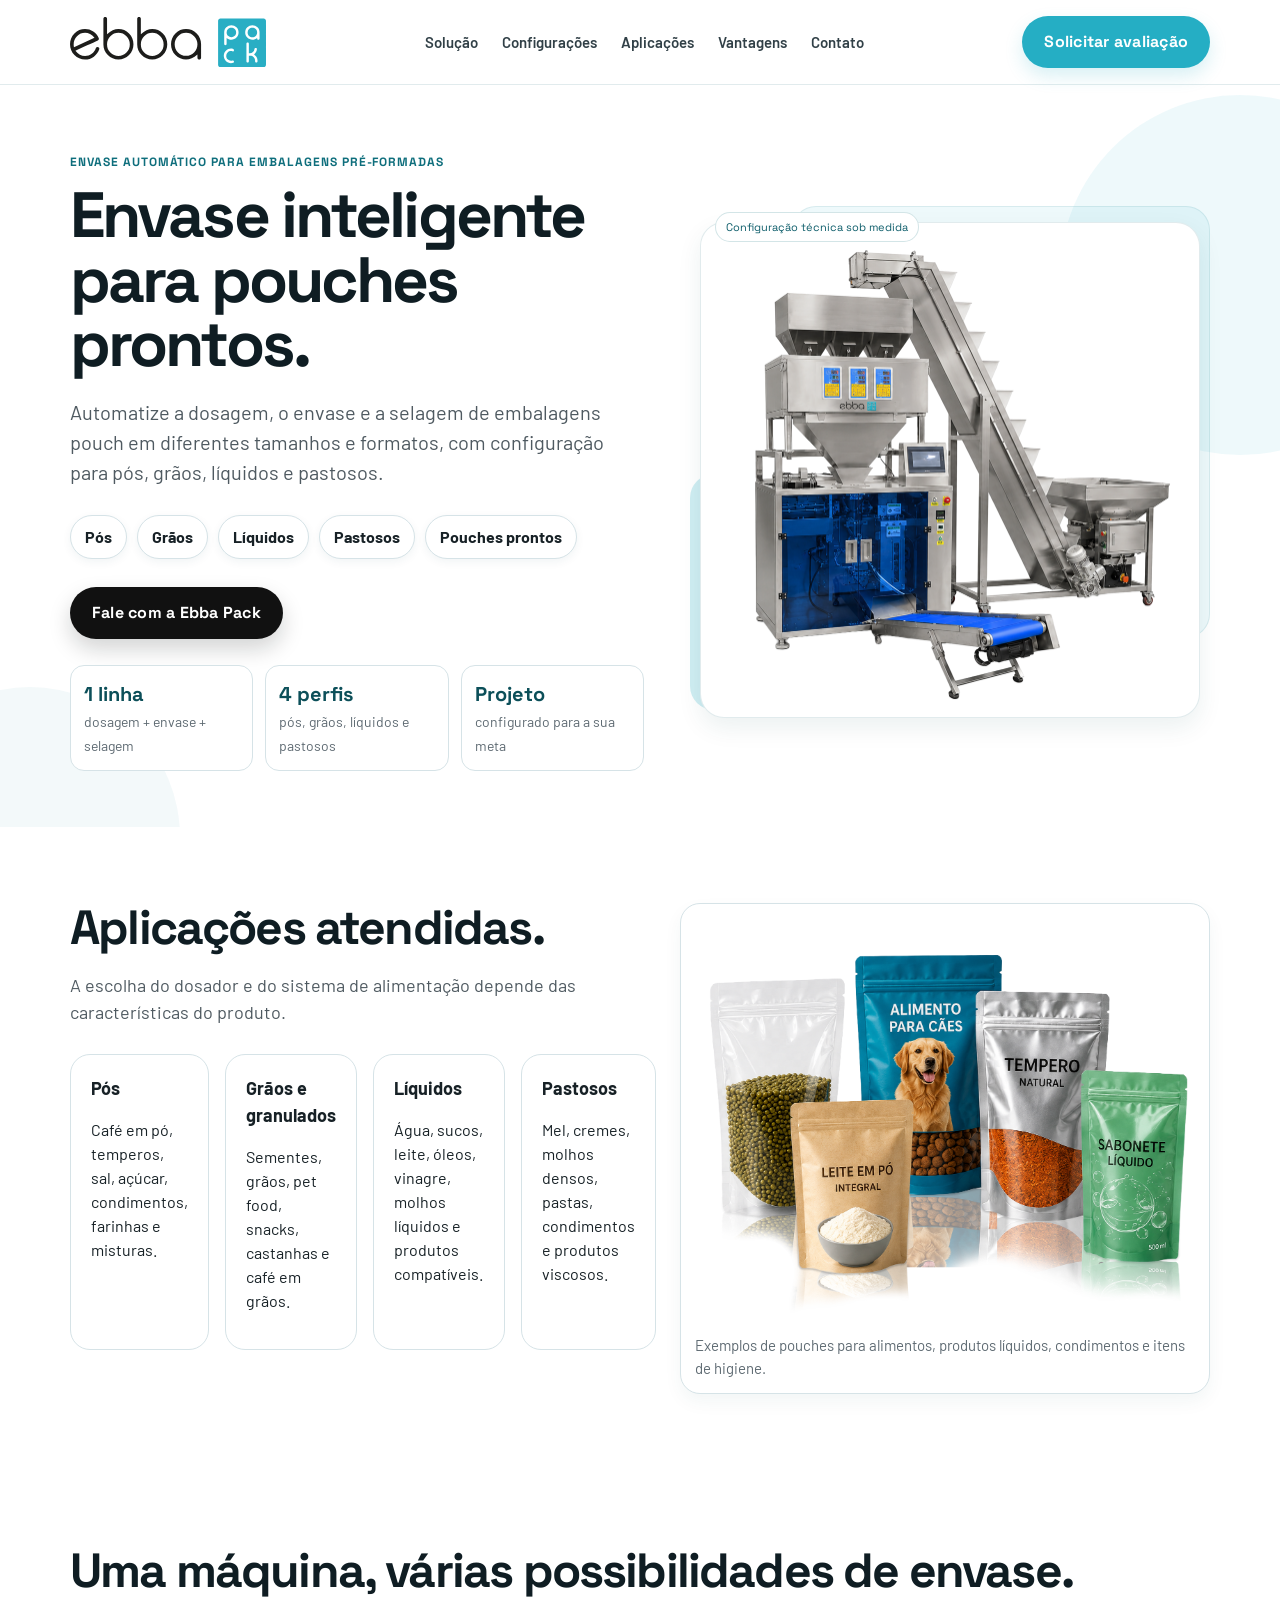
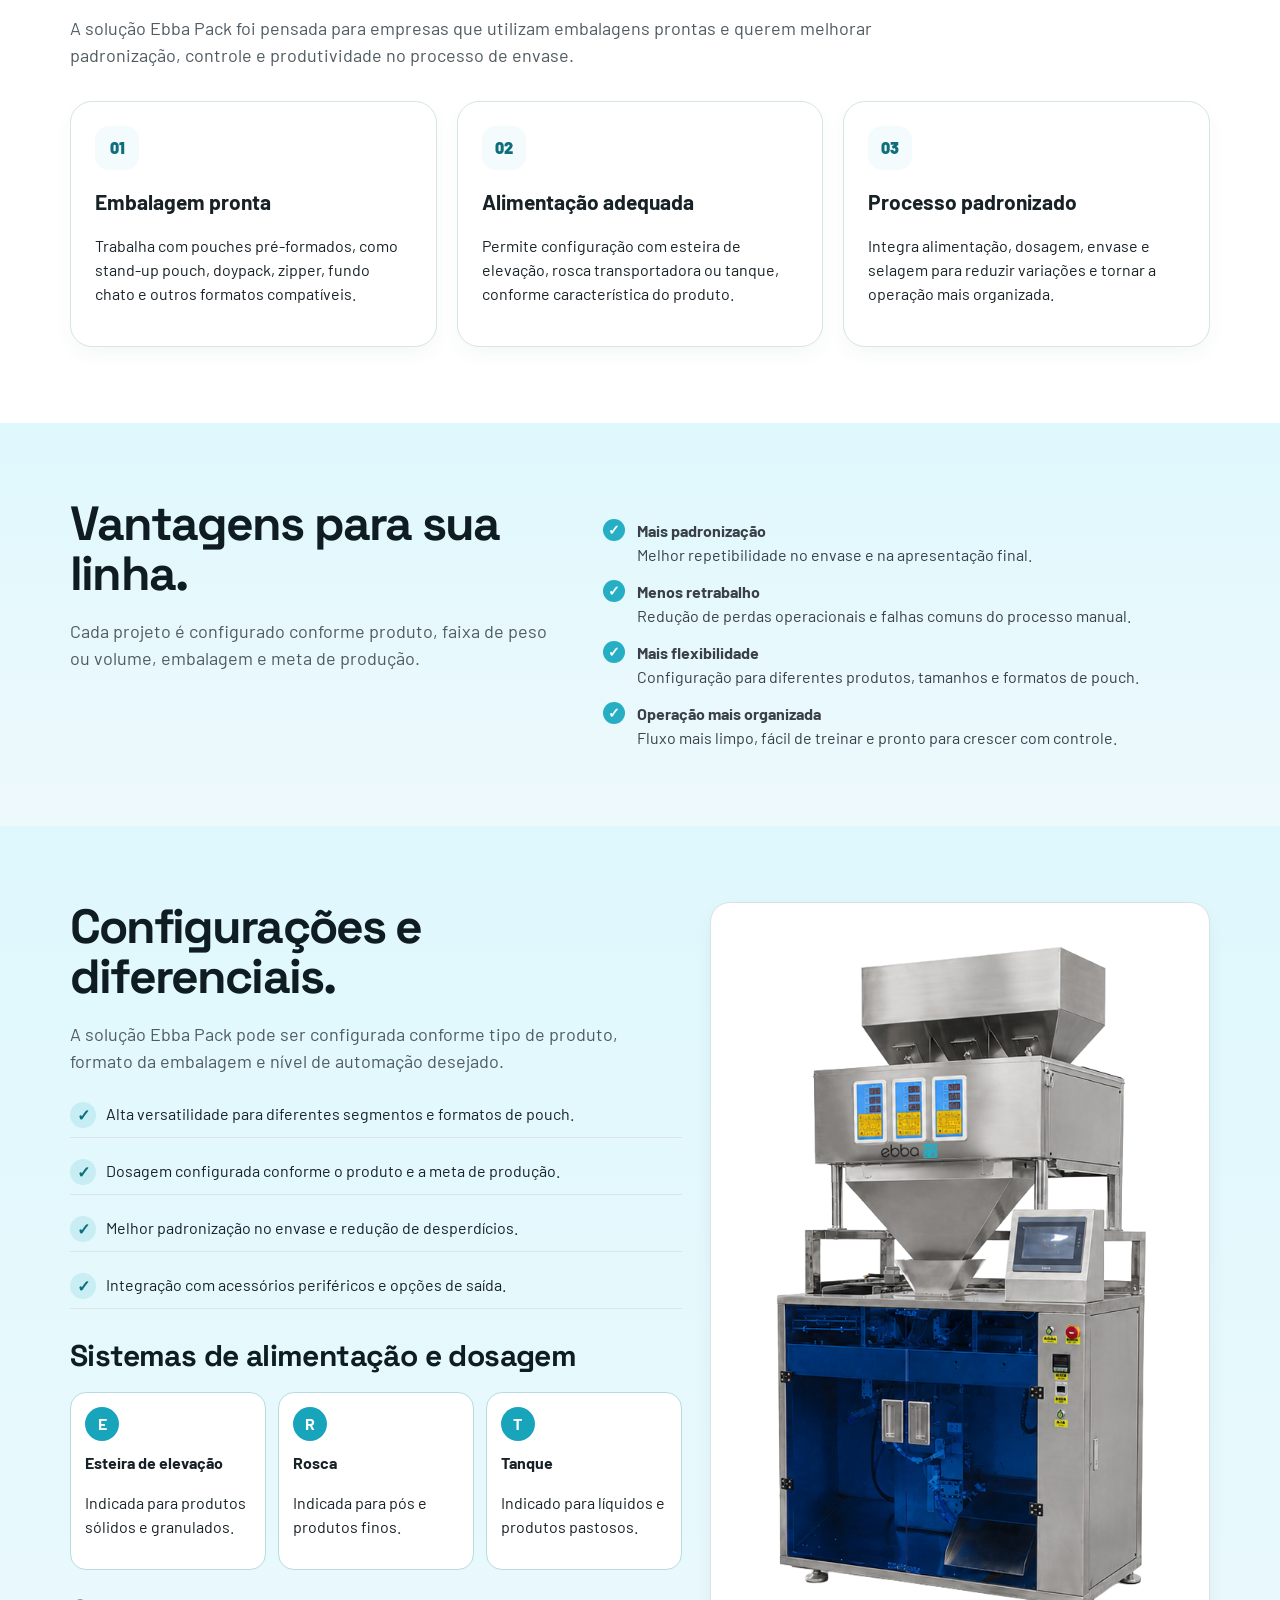
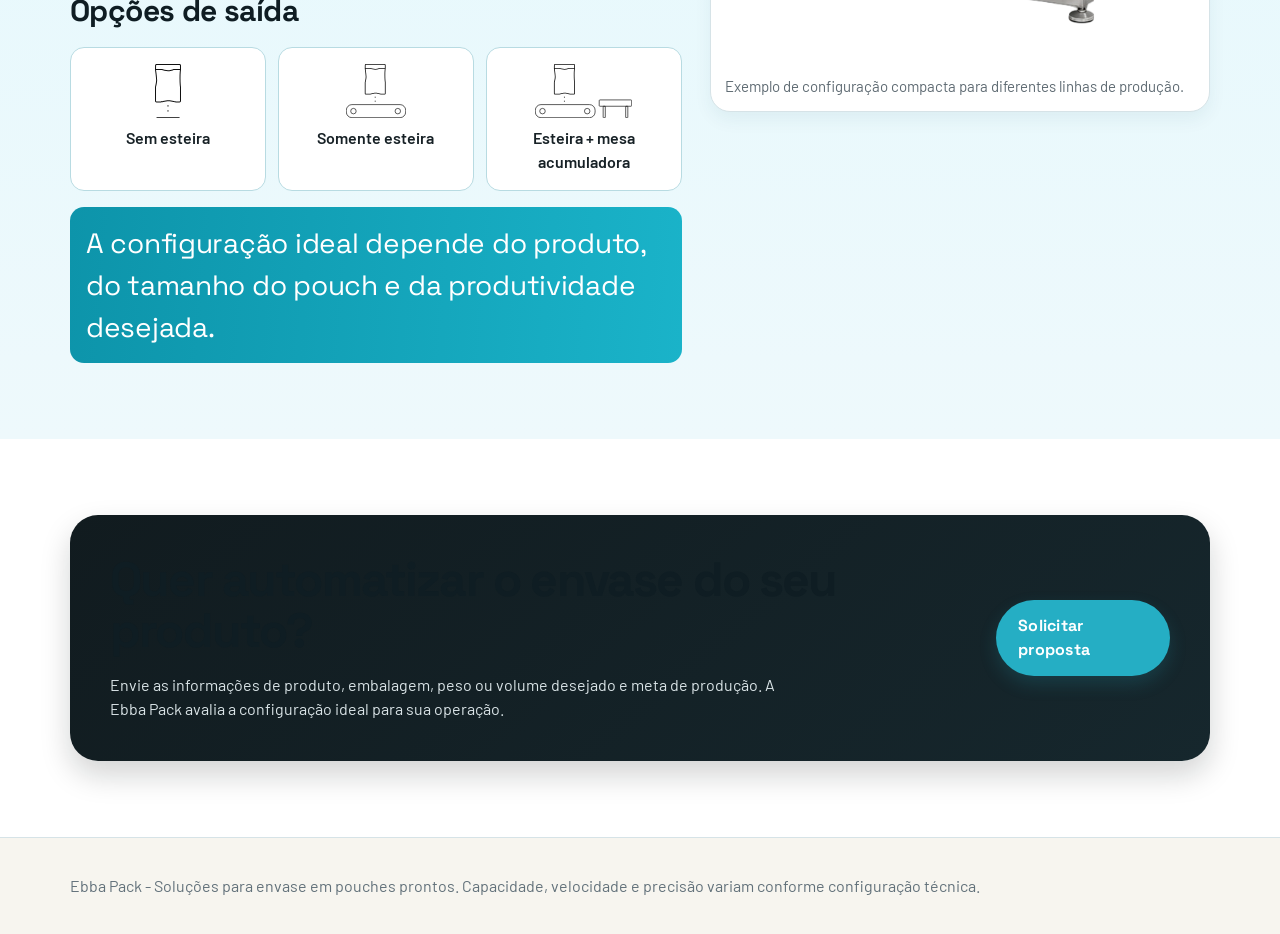
==== index.html @ fb22f4e8 "Rename preview.html to index.html for Vercel deploy" ====
<!doctype html>
<html lang="pt-BR">
<head>
  <meta charset="utf-8">
  <meta name="viewport" content="width=device-width, initial-scale=1">
  <title>Máquina de Envase para Pouch Pronto | Ebba Pack</title>
  <meta name="description" content="Automatize o envase de pouches prontos com solução configurável para pós, grãos, líquidos e pastosos. Consulte a Ebba Pack.">
  <link rel="preconnect" href="https://fonts.googleapis.com">
  <link rel="preconnect" href="https://fonts.gstatic.com" crossorigin>
  <link href="https://fonts.googleapis.com/css2?family=Space+Grotesk:wght@400;500;700&family=Barlow:wght@400;500;600;700&display=swap" rel="stylesheet">
  <style>
    :root { --cyan:#25AEC4; --cyan-dark:#0E6E7C; --sky:#DFF8FD; --soft:#F4FBFD; --black:#111; --ink:#172126; --gray:#4f5a61; --line:#D6E3E7; --sand:#F7F5EF; }
    * { box-sizing:border-box; }
    body { margin:0; font-family:"Barlow", "Segoe UI", sans-serif; color:var(--ink); background:radial-gradient(1300px 620px at 86% -10%, #daf6fa 0%, #ffffff 58%); line-height:1.5; }
    a { color:inherit; text-decoration:none; }
    .wrap { width:min(1140px, calc(100% - 42px)); margin:0 auto; }
    header { position:sticky; top:0; background:rgba(255,255,255,.88); border-bottom:1px solid rgba(12,95,108,.12); backdrop-filter:blur(10px); z-index:8; }
    .nav { display:flex; align-items:center; justify-content:space-between; padding:16px 0; gap:24px; }
    .nav img { width:196px; height:auto; display:block; }
    .menu { display:flex; gap:24px; font-weight:600; font-size:15px; color:#314047; }
    .menu a { transition:color .2s ease; }
    .menu a:hover { color:var(--cyan-dark); }
    .btn { display:inline-flex; align-items:center; justify-content:center; border-radius:999px; padding:14px 22px; font-weight:700; font-family:"Space Grotesk", sans-serif; letter-spacing:.015em; background:var(--cyan); color:#fff; border:0; box-shadow:0 8px 18px rgba(37,174,196,.18); transition:transform .2s ease, box-shadow .2s ease, background .2s ease; }
    .btn:hover { transform:translateY(-1px); box-shadow:0 12px 20px rgba(37,174,196,.22); }
    .btn.black { background:var(--black); box-shadow:0 10px 22px rgba(10,15,18,.18); }
    .btn.black:hover { background:#0a3f49; }
    .hero { padding:68px 0 56px; position:relative; overflow:hidden; }
    .hero:before { content:""; position:absolute; width:360px; height:360px; border-radius:50%; right:-140px; top:10px; background:rgba(37,174,196,.08); }
    .hero:after { content:""; position:absolute; width:300px; height:300px; border-radius:50%; left:-120px; bottom:-160px; background:rgba(22,136,154,.05); }
    .hero-grid { display:grid; grid-template-columns:1.05fr .95fr; gap:46px; align-items:center; }
    .hero-grid > * { position:relative; z-index:1; }
    .eyebrow { color:var(--cyan-dark); font-weight:700; letter-spacing:.08em; text-transform:uppercase; font-size:12px; font-family:"Space Grotesk", sans-serif; }
    h1 { font-family:"Space Grotesk", sans-serif; font-size:clamp(38px, 5vw, 70px); line-height:1.01; margin:12px 0 20px; letter-spacing:-.045em; color:#0f1d23; }
    .lead { font-size:20px; color:var(--gray); max-width:650px; margin-bottom:28px; }
    .pills { display:flex; flex-wrap:wrap; gap:10px; margin:28px 0; }
    .pill { border:1px solid var(--line); border-radius:999px; padding:9px 14px; font-weight:700; background:#fff; box-shadow:0 3px 10px rgba(12,76,86,.06); }
    .highlights { display:grid; grid-template-columns:repeat(3, 1fr); gap:12px; margin-top:26px; }
    .kpi { background:#fff; border:1px solid var(--line); border-radius:14px; padding:13px; }
    .kpi b { display:block; font-family:"Space Grotesk", sans-serif; font-size:20px; color:#0c4f59; }
    .kpi span { font-size:14px; color:#5e6a72; }
    .visual { position:relative; animation:floatIn .7s ease both; padding:16px 10px 0; }
    .visual:before, .visual:after { content:""; position:absolute; border-radius:24px; z-index:0; }
    .visual:before { width:80%; height:84%; right:0; top:0; background:rgba(37,174,196,.08); border:1px solid rgba(14,110,124,.1); }
    .visual:after { width:54%; height:46%; left:0; bottom:8px; background:rgba(37,174,196,.22); }
    .photo-frame { position:relative; z-index:1; border-radius:24px; background:#fff; padding:12px; box-shadow:0 10px 24px rgba(14,73,81,.08); border:1px solid rgba(12,95,108,.12); }
    .photo-frame:after { content:none; }
    .visual-tag { position:absolute; top:-11px; left:14px; z-index:2; background:#fff; color:#0d5d6a; border:1px solid rgba(14,110,124,.18); border-radius:999px; padding:6px 10px; font-family:"Space Grotesk", sans-serif; font-size:11px; }
    .hero-photo { display:block; width:100%; height:auto; border-radius:18px; }
    section { padding:76px 0; }
    h2 { font-family:"Space Grotesk", sans-serif; font-size:clamp(31px, 4vw, 48px); line-height:1.06; letter-spacing:-.038em; margin:0 0 16px; color:#0f1d23; }
    .section-lead { color:var(--gray); font-size:18px; max-width:820px; }
    .cards { display:grid; grid-template-columns:repeat(3, 1fr); gap:20px; margin-top:32px; }
    .card { border:1px solid var(--line); border-radius:22px; padding:24px; background:#fff; box-shadow:0 8px 18px rgba(13,73,82,.04); transition:transform .2s ease, box-shadow .2s ease; }
    .card:hover { transform:translateY(-2px); box-shadow:0 12px 22px rgba(13,73,82,.08); }
    .card strong { display:block; font-size:21px; margin-bottom:8px; }
    .icon { width:44px; height:44px; border-radius:14px; background:var(--soft); color:var(--cyan-dark); display:flex; align-items:center; justify-content:center; font-weight:900; margin-bottom:16px; }
    .soft { background:linear-gradient(180deg, var(--sky) 0%, #eef9fc 100%); }
    .split { display:grid; grid-template-columns:.9fr 1.1fr; gap:36px; align-items:start; }
    .list { display:grid; gap:13px; margin-top:20px; }
    .check { display:flex; gap:12px; align-items:flex-start; color:#394047; }
    .check span { width:22px; height:22px; background:var(--cyan); color:white; border-radius:50%; flex:0 0 22px; display:flex; align-items:center; justify-content:center; font-size:14px; font-weight:900; }
    .app-grid { display:grid; grid-template-columns:repeat(4, 1fr); gap:16px; margin-top:28px; }
    .app { border:1px solid var(--line); border-radius:20px; padding:20px; background:#fff; }
    .app b { font-size:18px; }
    .apps-wrap { display:grid; grid-template-columns:1.05fr .95fr; gap:24px; align-items:start; }
    .apps-photo { border:1px solid var(--line); border-radius:20px; background:#fff; padding:12px; box-shadow:0 8px 18px rgba(13,73,82,.05); }
    .apps-photo img { width:100%; height:auto; display:block; border-radius:12px; }
    .apps-photo p { margin:10px 2px 2px; color:#5f6b73; font-size:15px; }
    .config-wrap { display:grid; grid-template-columns:1.1fr .9fr; gap:28px; align-items:start; }
    .config-wrap h3 { margin:18px 0 0; font-family:"Space Grotesk", sans-serif; font-size:30px; letter-spacing:-.02em; color:#0f1d23; }
    .feature-list { display:grid; gap:12px; margin:18px 0 24px; }
    .feature-item { display:flex; align-items:flex-start; gap:10px; padding:9px 0; border-bottom:1px solid #d9e5e9; }
    .feature-dot { width:26px; height:26px; border-radius:50%; background:rgba(37,174,196,.15); color:#0e6e7c; display:flex; align-items:center; justify-content:center; font-weight:700; flex:0 0 26px; }
    .feed-grid { display:grid; grid-template-columns:repeat(3, 1fr); gap:12px; margin-top:14px; }
    .feed-card { border:1px solid #b8dbe2; border-radius:16px; padding:14px; background:#fff; }
    .feed-icon { width:34px; height:34px; border-radius:50%; background:#18a4bb; color:#fff; font-weight:700; display:flex; align-items:center; justify-content:center; margin-bottom:10px; }
    .output-grid { display:grid; grid-template-columns:repeat(3, 1fr); gap:12px; margin-top:14px; }
    .output-card { border:1px solid #b8dbe2; border-radius:14px; padding:16px; text-align:center; background:#fff; font-weight:600; display:flex; flex-direction:column; align-items:center; justify-content:flex-start; }
    .output-icon { display:block; width:auto; height:54px; max-width:100%; margin:0 auto 8px; }
    .banner-note { margin-top:16px; background:linear-gradient(95deg, #0d94aa, #1ab3c9); color:#fff; border-radius:14px; padding:15px 16px; font-family:"Space Grotesk", sans-serif; font-size:28px; letter-spacing:-.01em; }
    .config-photo { border:1px solid var(--line); border-radius:20px; background:#fff; padding:12px; box-shadow:0 8px 18px rgba(13,73,82,.06); }
    .config-photo img { width:100%; height:auto; display:block; border-radius:14px; }
    .config-photo p { margin:10px 2px 2px; color:#5f6b73; font-size:15px; }
    .cta { background:linear-gradient(140deg, #111b1f, #16272d); color:#fff; border-radius:28px; padding:40px; display:flex; align-items:center; justify-content:space-between; gap:24px; box-shadow:0 14px 30px rgba(9,15,19,.18); }
    .cta p { color:#d9e3e6; max-width:680px; margin:10px 0 0; }
    footer { padding:36px 0; border-top:1px solid var(--line); color:#62717a; background:var(--sand); }
    @keyframes floatIn { from { opacity:0; transform:translateY(14px); } to { opacity:1; transform:translateY(0); } }
    @media (max-width:900px) { .hero-grid,.split,.cards,.app-grid,.highlights,.config-wrap,.feed-grid,.output-grid,.apps-wrap { grid-template-columns:1fr; } .menu { display:none; } .visual { padding:16px 0 0; } .photo-frame { padding:14px; border-radius:24px; } .photo-frame:after { right:18px; width:32%; } .visual:before { width:88%; height:78%; } .visual:after { width:62%; height:42%; bottom:-2px; } .cta { flex-direction:column; align-items:flex-start; } .lead { font-size:18px; } .banner-note { font-size:22px; } }
    @media (prefers-reduced-motion:reduce) { * { animation:none !important; transition:none !important; } }
  </style>
</head>
<body>
  <header>
    <div class="wrap nav">
      <img src="images/Logo-Ebbapack.svg" alt="Ebba Pack">
      <nav class="menu"><a href="#solucao">Solução</a><a href="#configuracoes">Configurações</a><a href="#aplicacoes">Aplicações</a><a href="#vantagens">Vantagens</a><a href="#contato">Contato</a></nav>
      <a class="btn" href="#contato">Solicitar avaliação</a>
    </div>
  </header>

  <main>
    <section class="hero">
      <div class="wrap hero-grid">
        <div>
          <div class="eyebrow">Envase automático para embalagens pré-formadas</div>
          <h1>Envase inteligente para pouches prontos.</h1>
          <p class="lead">Automatize a dosagem, o envase e a selagem de embalagens pouch em diferentes tamanhos e formatos, com configuração para pós, grãos, líquidos e pastosos.</p>
          <div class="pills"><span class="pill">Pós</span><span class="pill">Grãos</span><span class="pill">Líquidos</span><span class="pill">Pastosos</span><span class="pill">Pouches prontos</span></div>
          <a class="btn black" href="#contato">Fale com a Ebba Pack</a>
          <div class="highlights">
            <div class="kpi"><b>1 linha</b><span>dosagem + envase + selagem</span></div>
            <div class="kpi"><b>4 perfis</b><span>pós, grãos, líquidos e pastosos</span></div>
            <div class="kpi"><b>Projeto</b><span>configurado para a sua meta</span></div>
          </div>
        </div>
        <div class="visual" aria-label="Máquina de envase Ebba Pack">
          <div class="photo-frame">
            <div class="visual-tag">Configuração técnica sob medida</div>
            <img class="hero-photo" src="images/maquina-envasadora-ebbapack-topo.webp" alt="Máquina envasadora Ebba Pack em operação">
          </div>
        </div>
      </div>
    </section>

    <section id="aplicacoes">
      <div class="wrap apps-wrap">
        <div>
          <h2>Aplicações atendidas.</h2>
          <p class="section-lead">A escolha do dosador e do sistema de alimentação depende das características do produto.</p>
          <div class="app-grid">
            <div class="app"><b>Pós</b><p>Café em pó, temperos, sal, açúcar, condimentos, farinhas e misturas.</p></div>
            <div class="app"><b>Grãos e granulados</b><p>Sementes, grãos, pet food, snacks, castanhas e café em grãos.</p></div>
            <div class="app"><b>Líquidos</b><p>Água, sucos, leite, óleos, vinagre, molhos líquidos e produtos compatíveis.</p></div>
            <div class="app"><b>Pastosos</b><p>Mel, cremes, molhos densos, pastas, condimentos e produtos viscosos.</p></div>
          </div>
        </div>
        <aside class="apps-photo">
          <img src="images/produtos/embalagem.webp" alt="Pouches para diferentes aplicações de envase">
          <p>Exemplos de pouches para alimentos, produtos líquidos, condimentos e itens de higiene.</p>
        </aside>
      </div>
    </section>

    <section id="solucao">
      <div class="wrap">
        <h2>Uma máquina, várias possibilidades de envase.</h2>
        <p class="section-lead">A solução Ebba Pack foi pensada para empresas que utilizam embalagens prontas e querem melhorar padronização, controle e produtividade no processo de envase.</p>
        <div class="cards">
          <div class="card"><div class="icon">01</div><strong>Embalagem pronta</strong><p>Trabalha com pouches pré-formados, como stand-up pouch, doypack, zipper, fundo chato e outros formatos compatíveis.</p></div>
          <div class="card"><div class="icon">02</div><strong>Alimentação adequada</strong><p>Permite configuração com esteira de elevação, rosca transportadora ou tanque, conforme característica do produto.</p></div>
          <div class="card"><div class="icon">03</div><strong>Processo padronizado</strong><p>Integra alimentação, dosagem, envase e selagem para reduzir variações e tornar a operação mais organizada.</p></div>
        </div>
      </div>
    </section>

    <section id="vantagens" class="soft">
      <div class="wrap split">
        <div>
          <h2>Vantagens para sua linha.</h2>
          <p class="section-lead">Cada projeto é configurado conforme produto, faixa de peso ou volume, embalagem e meta de produção.</p>
        </div>
        <div class="list">
          <div class="check"><span>✓</span><div><b>Mais padronização</b><br>Melhor repetibilidade no envase e na apresentação final.</div></div>
          <div class="check"><span>✓</span><div><b>Menos retrabalho</b><br>Redução de perdas operacionais e falhas comuns do processo manual.</div></div>
          <div class="check"><span>✓</span><div><b>Mais flexibilidade</b><br>Configuração para diferentes produtos, tamanhos e formatos de pouch.</div></div>
          <div class="check"><span>✓</span><div><b>Operação mais organizada</b><br>Fluxo mais limpo, fácil de treinar e pronto para crescer com controle.</div></div>
        </div>
      </div>
    </section>

    <section id="configuracoes" class="soft">
      <div class="wrap">
        <div class="config-wrap">
          <div>
            <h2>Configurações e diferenciais.</h2>
            <p class="section-lead">A solução Ebba Pack pode ser configurada conforme tipo de produto, formato da embalagem e nível de automação desejado.</p>
            <div class="feature-list">
              <div class="feature-item"><div class="feature-dot">✓</div><div>Alta versatilidade para diferentes segmentos e formatos de pouch.</div></div>
              <div class="feature-item"><div class="feature-dot">✓</div><div>Dosagem configurada conforme o produto e a meta de produção.</div></div>
              <div class="feature-item"><div class="feature-dot">✓</div><div>Melhor padronização no envase e redução de desperdícios.</div></div>
              <div class="feature-item"><div class="feature-dot">✓</div><div>Integração com acessórios periféricos e opções de saída.</div></div>
            </div>

            <h3>Sistemas de alimentação e dosagem</h3>
            <div class="feed-grid">
              <article class="feed-card"><div class="feed-icon">E</div><b>Esteira de elevação</b><p>Indicada para produtos sólidos e granulados.</p></article>
              <article class="feed-card"><div class="feed-icon">R</div><b>Rosca</b><p>Indicada para pós e produtos finos.</p></article>
              <article class="feed-card"><div class="feed-icon">T</div><b>Tanque</b><p>Indicado para líquidos e produtos pastosos.</p></article>
            </div>

            <h3>Opções de saída</h3>
            <div class="output-grid">
              <article class="output-card"><img class="output-icon" src="images/sem-nada.svg" alt="Opção sem esteira">Sem esteira</article>
              <article class="output-card"><img class="output-icon" src="images/esteira.svg" alt="Opção somente esteira">Somente esteira</article>
              <article class="output-card"><img class="output-icon" src="images/esteira+mesa.svg" alt="Opção esteira e mesa acumuladora">Esteira + mesa acumuladora</article>
            </div>

            <div class="banner-note">A configuração ideal depende do produto, do tamanho do pouch e da produtividade desejada.</div>
          </div>

          <aside class="config-photo">
            <img src="images/maquina02.webp" alt="Modelo de máquina Ebba Pack sem esteira">
            <p>Exemplo de configuração compacta para diferentes linhas de produção.</p>
          </aside>
        </div>
      </div>
    </section>

    <section id="contato">
      <div class="wrap">
        <div class="cta">
          <div><h2>Quer automatizar o envase do seu produto?</h2><p>Envie as informações de produto, embalagem, peso ou volume desejado e meta de produção. A Ebba Pack avalia a configuração ideal para sua operação.</p></div>
          <a class="btn" href="#contato">Solicitar proposta</a>
        </div>
      </div>
    </section>
  </main>
  <footer><div class="wrap">Ebba Pack - Soluções para envase em pouches prontos. Capacidade, velocidade e precisão variam conforme configuração técnica.</div></footer>
</body>
</html>
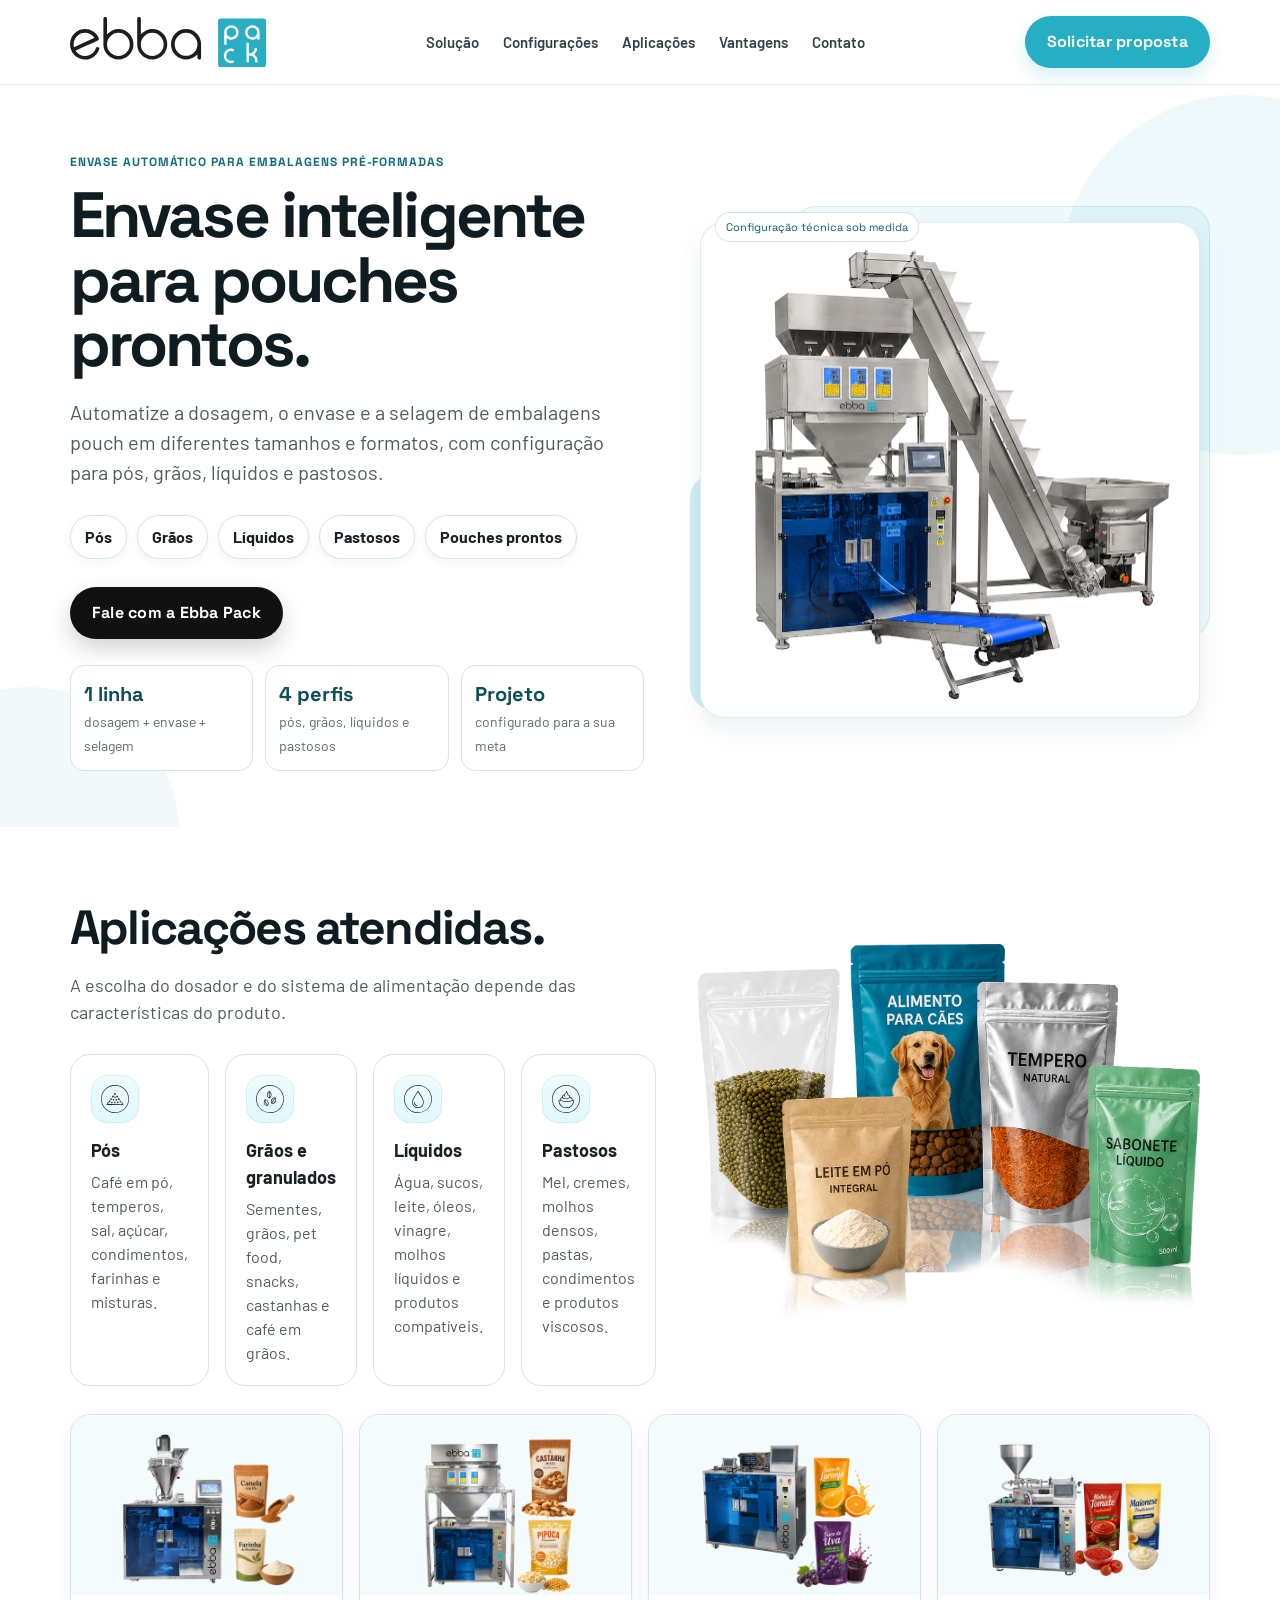
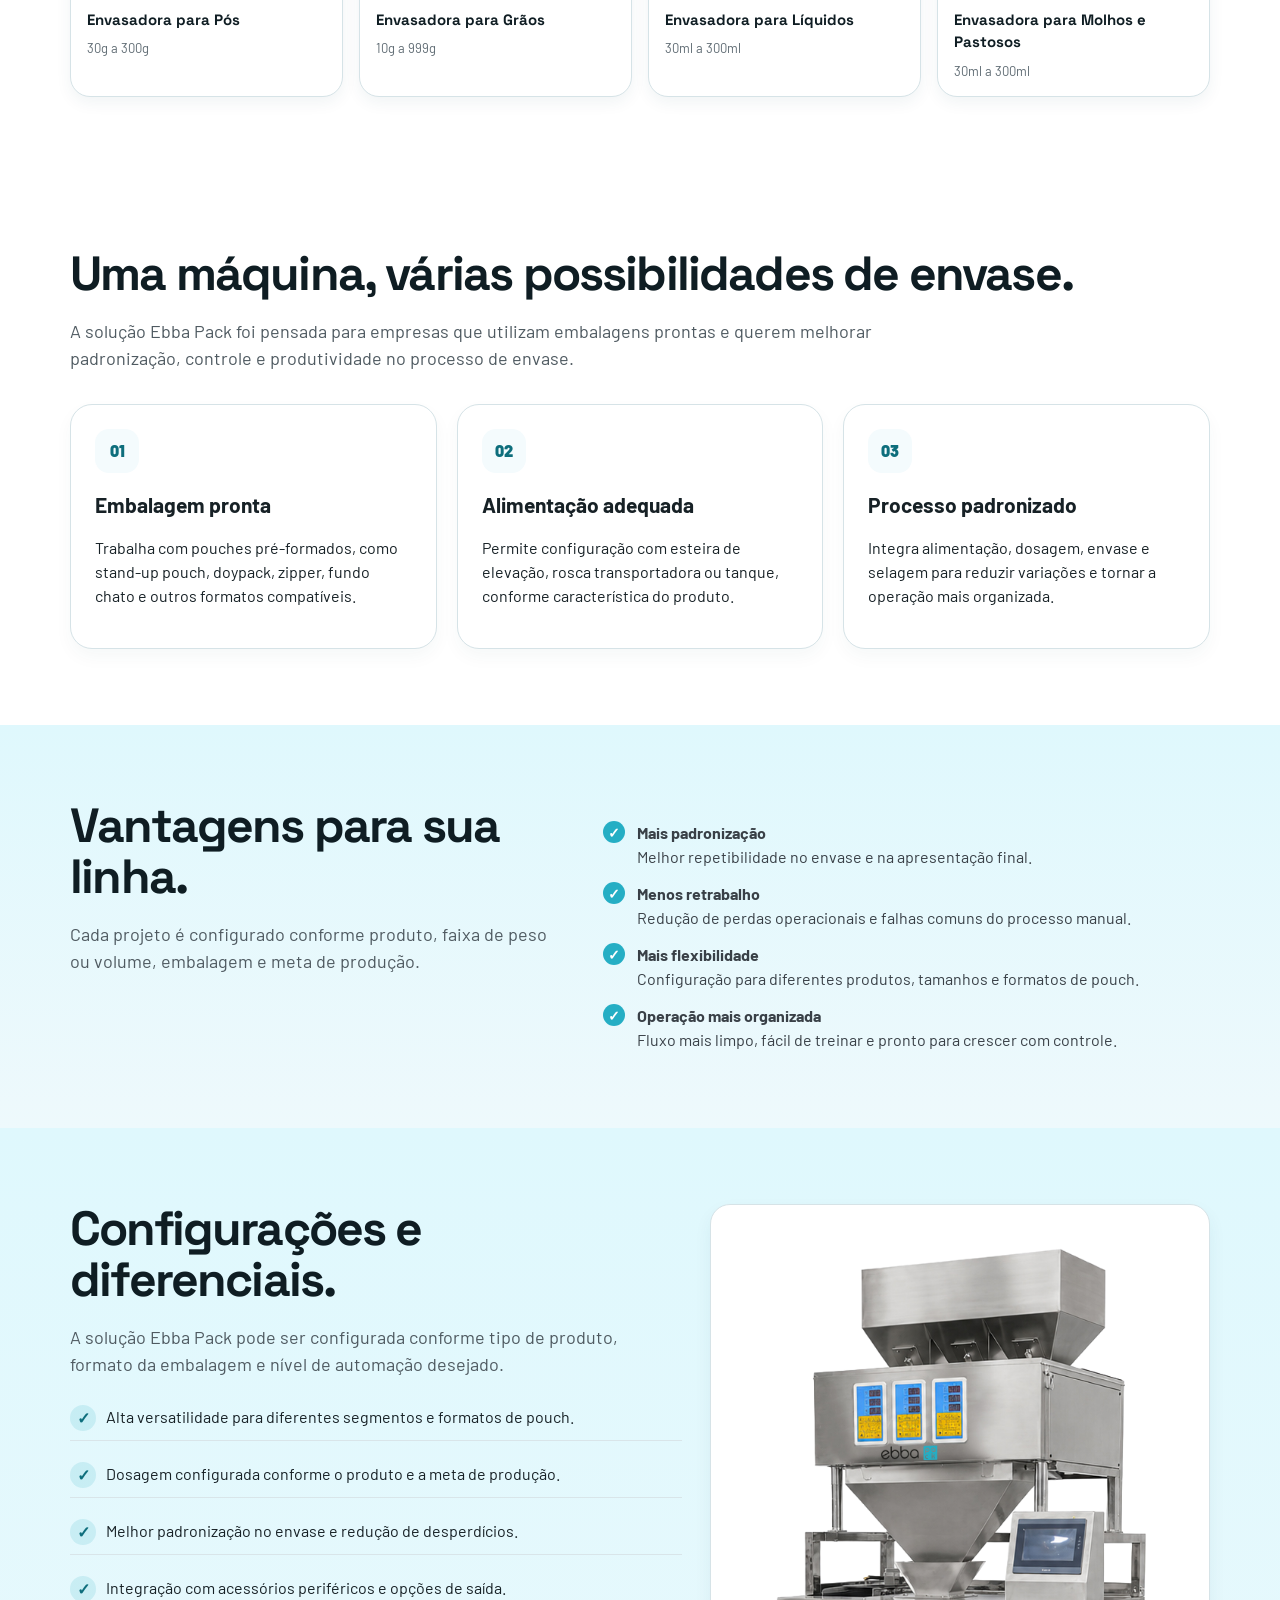
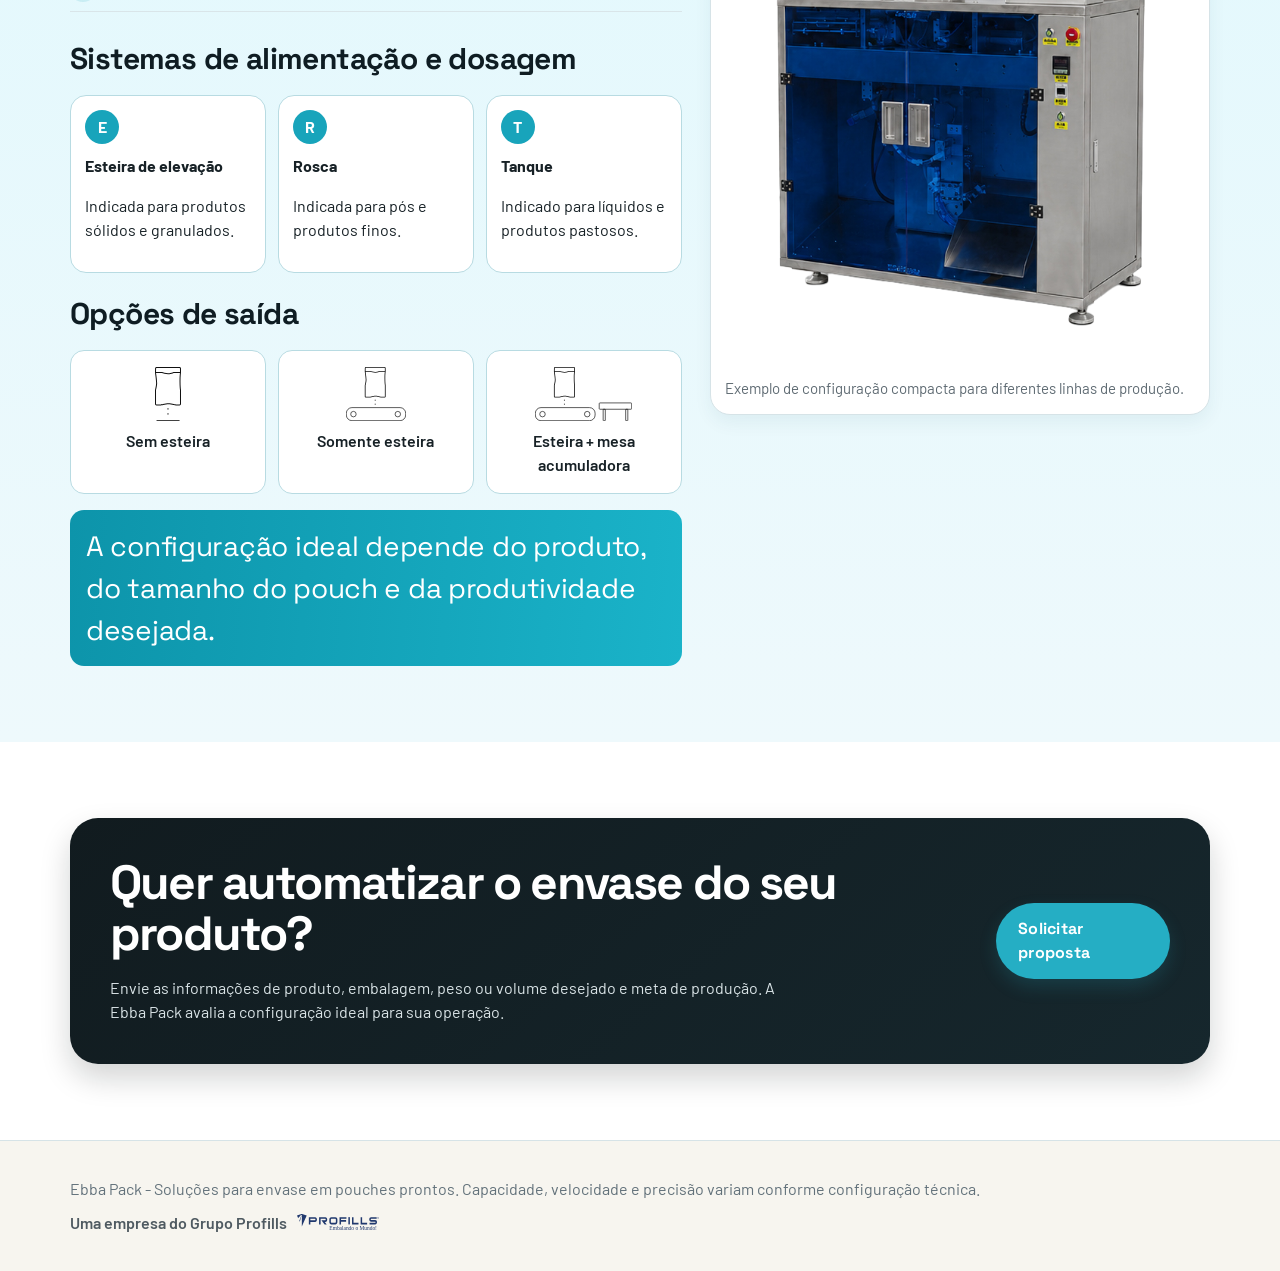
==== commit 689c9f3e: "ajustes layout" ====
--- a/index.html
+++ b/index.html
@@ -8,93 +8,14 @@
   <link rel="preconnect" href="https://fonts.googleapis.com">
   <link rel="preconnect" href="https://fonts.gstatic.com" crossorigin>
   <link href="https://fonts.googleapis.com/css2?family=Space+Grotesk:wght@400;500;700&family=Barlow:wght@400;500;600;700&display=swap" rel="stylesheet">
-  <style>
-    :root { --cyan:#25AEC4; --cyan-dark:#0E6E7C; --sky:#DFF8FD; --soft:#F4FBFD; --black:#111; --ink:#172126; --gray:#4f5a61; --line:#D6E3E7; --sand:#F7F5EF; }
-    * { box-sizing:border-box; }
-    body { margin:0; font-family:"Barlow", "Segoe UI", sans-serif; color:var(--ink); background:radial-gradient(1300px 620px at 86% -10%, #daf6fa 0%, #ffffff 58%); line-height:1.5; }
-    a { color:inherit; text-decoration:none; }
-    .wrap { width:min(1140px, calc(100% - 42px)); margin:0 auto; }
-    header { position:sticky; top:0; background:rgba(255,255,255,.88); border-bottom:1px solid rgba(12,95,108,.12); backdrop-filter:blur(10px); z-index:8; }
-    .nav { display:flex; align-items:center; justify-content:space-between; padding:16px 0; gap:24px; }
-    .nav img { width:196px; height:auto; display:block; }
-    .menu { display:flex; gap:24px; font-weight:600; font-size:15px; color:#314047; }
-    .menu a { transition:color .2s ease; }
-    .menu a:hover { color:var(--cyan-dark); }
-    .btn { display:inline-flex; align-items:center; justify-content:center; border-radius:999px; padding:14px 22px; font-weight:700; font-family:"Space Grotesk", sans-serif; letter-spacing:.015em; background:var(--cyan); color:#fff; border:0; box-shadow:0 8px 18px rgba(37,174,196,.18); transition:transform .2s ease, box-shadow .2s ease, background .2s ease; }
-    .btn:hover { transform:translateY(-1px); box-shadow:0 12px 20px rgba(37,174,196,.22); }
-    .btn.black { background:var(--black); box-shadow:0 10px 22px rgba(10,15,18,.18); }
-    .btn.black:hover { background:#0a3f49; }
-    .hero { padding:68px 0 56px; position:relative; overflow:hidden; }
-    .hero:before { content:""; position:absolute; width:360px; height:360px; border-radius:50%; right:-140px; top:10px; background:rgba(37,174,196,.08); }
-    .hero:after { content:""; position:absolute; width:300px; height:300px; border-radius:50%; left:-120px; bottom:-160px; background:rgba(22,136,154,.05); }
-    .hero-grid { display:grid; grid-template-columns:1.05fr .95fr; gap:46px; align-items:center; }
-    .hero-grid > * { position:relative; z-index:1; }
-    .eyebrow { color:var(--cyan-dark); font-weight:700; letter-spacing:.08em; text-transform:uppercase; font-size:12px; font-family:"Space Grotesk", sans-serif; }
-    h1 { font-family:"Space Grotesk", sans-serif; font-size:clamp(38px, 5vw, 70px); line-height:1.01; margin:12px 0 20px; letter-spacing:-.045em; color:#0f1d23; }
-    .lead { font-size:20px; color:var(--gray); max-width:650px; margin-bottom:28px; }
-    .pills { display:flex; flex-wrap:wrap; gap:10px; margin:28px 0; }
-    .pill { border:1px solid var(--line); border-radius:999px; padding:9px 14px; font-weight:700; background:#fff; box-shadow:0 3px 10px rgba(12,76,86,.06); }
-    .highlights { display:grid; grid-template-columns:repeat(3, 1fr); gap:12px; margin-top:26px; }
-    .kpi { background:#fff; border:1px solid var(--line); border-radius:14px; padding:13px; }
-    .kpi b { display:block; font-family:"Space Grotesk", sans-serif; font-size:20px; color:#0c4f59; }
-    .kpi span { font-size:14px; color:#5e6a72; }
-    .visual { position:relative; animation:floatIn .7s ease both; padding:16px 10px 0; }
-    .visual:before, .visual:after { content:""; position:absolute; border-radius:24px; z-index:0; }
-    .visual:before { width:80%; height:84%; right:0; top:0; background:rgba(37,174,196,.08); border:1px solid rgba(14,110,124,.1); }
-    .visual:after { width:54%; height:46%; left:0; bottom:8px; background:rgba(37,174,196,.22); }
-    .photo-frame { position:relative; z-index:1; border-radius:24px; background:#fff; padding:12px; box-shadow:0 10px 24px rgba(14,73,81,.08); border:1px solid rgba(12,95,108,.12); }
-    .photo-frame:after { content:none; }
-    .visual-tag { position:absolute; top:-11px; left:14px; z-index:2; background:#fff; color:#0d5d6a; border:1px solid rgba(14,110,124,.18); border-radius:999px; padding:6px 10px; font-family:"Space Grotesk", sans-serif; font-size:11px; }
-    .hero-photo { display:block; width:100%; height:auto; border-radius:18px; }
-    section { padding:76px 0; }
-    h2 { font-family:"Space Grotesk", sans-serif; font-size:clamp(31px, 4vw, 48px); line-height:1.06; letter-spacing:-.038em; margin:0 0 16px; color:#0f1d23; }
-    .section-lead { color:var(--gray); font-size:18px; max-width:820px; }
-    .cards { display:grid; grid-template-columns:repeat(3, 1fr); gap:20px; margin-top:32px; }
-    .card { border:1px solid var(--line); border-radius:22px; padding:24px; background:#fff; box-shadow:0 8px 18px rgba(13,73,82,.04); transition:transform .2s ease, box-shadow .2s ease; }
-    .card:hover { transform:translateY(-2px); box-shadow:0 12px 22px rgba(13,73,82,.08); }
-    .card strong { display:block; font-size:21px; margin-bottom:8px; }
-    .icon { width:44px; height:44px; border-radius:14px; background:var(--soft); color:var(--cyan-dark); display:flex; align-items:center; justify-content:center; font-weight:900; margin-bottom:16px; }
-    .soft { background:linear-gradient(180deg, var(--sky) 0%, #eef9fc 100%); }
-    .split { display:grid; grid-template-columns:.9fr 1.1fr; gap:36px; align-items:start; }
-    .list { display:grid; gap:13px; margin-top:20px; }
-    .check { display:flex; gap:12px; align-items:flex-start; color:#394047; }
-    .check span { width:22px; height:22px; background:var(--cyan); color:white; border-radius:50%; flex:0 0 22px; display:flex; align-items:center; justify-content:center; font-size:14px; font-weight:900; }
-    .app-grid { display:grid; grid-template-columns:repeat(4, 1fr); gap:16px; margin-top:28px; }
-    .app { border:1px solid var(--line); border-radius:20px; padding:20px; background:#fff; }
-    .app b { font-size:18px; }
-    .apps-wrap { display:grid; grid-template-columns:1.05fr .95fr; gap:24px; align-items:start; }
-    .apps-photo { border:1px solid var(--line); border-radius:20px; background:#fff; padding:12px; box-shadow:0 8px 18px rgba(13,73,82,.05); }
-    .apps-photo img { width:100%; height:auto; display:block; border-radius:12px; }
-    .apps-photo p { margin:10px 2px 2px; color:#5f6b73; font-size:15px; }
-    .config-wrap { display:grid; grid-template-columns:1.1fr .9fr; gap:28px; align-items:start; }
-    .config-wrap h3 { margin:18px 0 0; font-family:"Space Grotesk", sans-serif; font-size:30px; letter-spacing:-.02em; color:#0f1d23; }
-    .feature-list { display:grid; gap:12px; margin:18px 0 24px; }
-    .feature-item { display:flex; align-items:flex-start; gap:10px; padding:9px 0; border-bottom:1px solid #d9e5e9; }
-    .feature-dot { width:26px; height:26px; border-radius:50%; background:rgba(37,174,196,.15); color:#0e6e7c; display:flex; align-items:center; justify-content:center; font-weight:700; flex:0 0 26px; }
-    .feed-grid { display:grid; grid-template-columns:repeat(3, 1fr); gap:12px; margin-top:14px; }
-    .feed-card { border:1px solid #b8dbe2; border-radius:16px; padding:14px; background:#fff; }
-    .feed-icon { width:34px; height:34px; border-radius:50%; background:#18a4bb; color:#fff; font-weight:700; display:flex; align-items:center; justify-content:center; margin-bottom:10px; }
-    .output-grid { display:grid; grid-template-columns:repeat(3, 1fr); gap:12px; margin-top:14px; }
-    .output-card { border:1px solid #b8dbe2; border-radius:14px; padding:16px; text-align:center; background:#fff; font-weight:600; display:flex; flex-direction:column; align-items:center; justify-content:flex-start; }
-    .output-icon { display:block; width:auto; height:54px; max-width:100%; margin:0 auto 8px; }
-    .banner-note { margin-top:16px; background:linear-gradient(95deg, #0d94aa, #1ab3c9); color:#fff; border-radius:14px; padding:15px 16px; font-family:"Space Grotesk", sans-serif; font-size:28px; letter-spacing:-.01em; }
-    .config-photo { border:1px solid var(--line); border-radius:20px; background:#fff; padding:12px; box-shadow:0 8px 18px rgba(13,73,82,.06); }
-    .config-photo img { width:100%; height:auto; display:block; border-radius:14px; }
-    .config-photo p { margin:10px 2px 2px; color:#5f6b73; font-size:15px; }
-    .cta { background:linear-gradient(140deg, #111b1f, #16272d); color:#fff; border-radius:28px; padding:40px; display:flex; align-items:center; justify-content:space-between; gap:24px; box-shadow:0 14px 30px rgba(9,15,19,.18); }
-    .cta p { color:#d9e3e6; max-width:680px; margin:10px 0 0; }
-    footer { padding:36px 0; border-top:1px solid var(--line); color:#62717a; background:var(--sand); }
-    @keyframes floatIn { from { opacity:0; transform:translateY(14px); } to { opacity:1; transform:translateY(0); } }
-    @media (max-width:900px) { .hero-grid,.split,.cards,.app-grid,.highlights,.config-wrap,.feed-grid,.output-grid,.apps-wrap { grid-template-columns:1fr; } .menu { display:none; } .visual { padding:16px 0 0; } .photo-frame { padding:14px; border-radius:24px; } .photo-frame:after { right:18px; width:32%; } .visual:before { width:88%; height:78%; } .visual:after { width:62%; height:42%; bottom:-2px; } .cta { flex-direction:column; align-items:flex-start; } .lead { font-size:18px; } .banner-note { font-size:22px; } }
-    @media (prefers-reduced-motion:reduce) { * { animation:none !important; transition:none !important; } }
-  </style>
+    <link rel="stylesheet" href="styles.css">
 </head>
 <body>
   <header>
     <div class="wrap nav">
       <img src="images/Logo-Ebbapack.svg" alt="Ebba Pack">
       <nav class="menu"><a href="#solucao">Solução</a><a href="#configuracoes">Configurações</a><a href="#aplicacoes">Aplicações</a><a href="#vantagens">Vantagens</a><a href="#contato">Contato</a></nav>
-      <a class="btn" href="#contato">Solicitar avaliação</a>
+      <a class="btn" href="https://wa.me/5541988854812?text=Quero%20saber%20mais%20sobra%20as%20envasadoras%20ebbapack" target="_blank" rel="noopener noreferrer">Solicitar proposta</a>
     </div>
   </header>
 
@@ -103,8 +24,8 @@
       <div class="wrap hero-grid">
         <div>
           <div class="eyebrow">Envase automático para embalagens pré-formadas</div>
-          <h1>Envase inteligente para pouches prontos.</h1>
-          <p class="lead">Automatize a dosagem, o envase e a selagem de embalagens pouch em diferentes tamanhos e formatos, com configuração para pós, grãos, líquidos e pastosos.</p>
+          <h1 class="text-display">Envase inteligente para pouches prontos.</h1>
+          <p class="lead text-lead">Automatize a dosagem, o envase e a selagem de embalagens pouch em diferentes tamanhos e formatos, com configuração para pós, grãos, líquidos e pastosos.</p>
           <div class="pills"><span class="pill">Pós</span><span class="pill">Grãos</span><span class="pill">Líquidos</span><span class="pill">Pastosos</span><span class="pill">Pouches prontos</span></div>
           <a class="btn black" href="#contato">Fale com a Ebba Pack</a>
           <div class="highlights">
@@ -125,26 +46,45 @@
     <section id="aplicacoes">
       <div class="wrap apps-wrap">
         <div>
-          <h2>Aplicações atendidas.</h2>
-          <p class="section-lead">A escolha do dosador e do sistema de alimentação depende das características do produto.</p>
+          <h2 class="text-section-title">Aplicações atendidas.</h2>
+          <p class="section-lead text-body">A escolha do dosador e do sistema de alimentação depende das características do produto.</p>
           <div class="app-grid">
-            <div class="app"><b>Pós</b><p>Café em pó, temperos, sal, açúcar, condimentos, farinhas e misturas.</p></div>
-            <div class="app"><b>Grãos e granulados</b><p>Sementes, grãos, pet food, snacks, castanhas e café em grãos.</p></div>
-            <div class="app"><b>Líquidos</b><p>Água, sucos, leite, óleos, vinagre, molhos líquidos e produtos compatíveis.</p></div>
-            <div class="app"><b>Pastosos</b><p>Mel, cremes, molhos densos, pastas, condimentos e produtos viscosos.</p></div>
+            <div class="app"><img class="app-icon" src="images/ico-pos.svg" alt="Ícone para produtos em pó"><b>Pós</b><p>Café em pó, temperos, sal, açúcar, condimentos, farinhas e misturas.</p></div>
+            <div class="app"><img class="app-icon" src="images/ico-graos.svg" alt="Ícone para grãos e granulados"><b>Grãos e granulados</b><p>Sementes, grãos, pet food, snacks, castanhas e café em grãos.</p></div>
+            <div class="app"><img class="app-icon" src="images/ico-liquido.svg" alt="Ícone para líquidos"><b>Líquidos</b><p>Água, sucos, leite, óleos, vinagre, molhos líquidos e produtos compatíveis.</p></div>
+            <div class="app"><img class="app-icon" src="images/ico-pastoso.svg" alt="Ícone para produtos pastosos"><b>Pastosos</b><p>Mel, cremes, molhos densos, pastas, condimentos e produtos viscosos.</p></div>
           </div>
         </div>
         <aside class="apps-photo">
           <img src="images/produtos/embalagem.webp" alt="Pouches para diferentes aplicações de envase">
-          <p>Exemplos de pouches para alimentos, produtos líquidos, condimentos e itens de higiene.</p>
         </aside>
+      </div>
+      <div class="wrap machine-section">
+        <div class="machine-grid">
+          <div class="machine-card">
+            <img src="images/maquina-ebbapack-pos copiar.webp" alt="Envasadora para Pós Ebba Pack">
+            <div class="machine-info"><b>Envasadora para Pós</b><span>30g a 300g</span></div>
+          </div>
+          <div class="machine-card">
+              <img src="images/maquina-ebbapack-graos copiar.webp" alt="Envasadora para Grãos Ebba Pack">
+            <div class="machine-info"><b>Envasadora para Grãos</b><span> 10g a 999g </span></div>
+          </div>
+          <div class="machine-card">
+            <img src="images/maquina-ebbapack-liquidos copiar.webp" alt="Envasadora para Líquidos Ebba Pack">
+            <div class="machine-info"><b>Envasadora para Líquidos</b><span>30ml a 300ml </span></div>
+          </div>
+          <div class="machine-card">
+            <img src="images/maquina-ebbapack-mollhs copiar.webp" alt="Envasadora para Molhos e Pastosos Ebba Pack">
+            <div class="machine-info"><b>Envasadora para Molhos e Pastosos</b><span>30ml a 300ml</span></div>
+          </div>
+        </div>
       </div>
     </section>
 
     <section id="solucao">
       <div class="wrap">
-        <h2>Uma máquina, várias possibilidades de envase.</h2>
-        <p class="section-lead">A solução Ebba Pack foi pensada para empresas que utilizam embalagens prontas e querem melhorar padronização, controle e produtividade no processo de envase.</p>
+        <h2 class="text-section-title">Uma máquina, várias possibilidades de envase.</h2>
+        <p class="section-lead text-body">A solução Ebba Pack foi pensada para empresas que utilizam embalagens prontas e querem melhorar padronização, controle e produtividade no processo de envase.</p>
         <div class="cards">
           <div class="card"><div class="icon">01</div><strong>Embalagem pronta</strong><p>Trabalha com pouches pré-formados, como stand-up pouch, doypack, zipper, fundo chato e outros formatos compatíveis.</p></div>
           <div class="card"><div class="icon">02</div><strong>Alimentação adequada</strong><p>Permite configuração com esteira de elevação, rosca transportadora ou tanque, conforme característica do produto.</p></div>
@@ -156,8 +96,8 @@
     <section id="vantagens" class="soft">
       <div class="wrap split">
         <div>
-          <h2>Vantagens para sua linha.</h2>
-          <p class="section-lead">Cada projeto é configurado conforme produto, faixa de peso ou volume, embalagem e meta de produção.</p>
+          <h2 class="text-section-title">Vantagens para sua linha.</h2>
+          <p class="section-lead text-body">Cada projeto é configurado conforme produto, faixa de peso ou volume, embalagem e meta de produção.</p>
         </div>
         <div class="list">
           <div class="check"><span>✓</span><div><b>Mais padronização</b><br>Melhor repetibilidade no envase e na apresentação final.</div></div>
@@ -172,8 +112,8 @@
       <div class="wrap">
         <div class="config-wrap">
           <div>
-            <h2>Configurações e diferenciais.</h2>
-            <p class="section-lead">A solução Ebba Pack pode ser configurada conforme tipo de produto, formato da embalagem e nível de automação desejado.</p>
+            <h2 class="text-section-title">Configurações e diferenciais.</h2>
+            <p class="section-lead text-body">A solução Ebba Pack pode ser configurada conforme tipo de produto, formato da embalagem e nível de automação desejado.</p>
             <div class="feature-list">
               <div class="feature-item"><div class="feature-dot">✓</div><div>Alta versatilidade para diferentes segmentos e formatos de pouch.</div></div>
               <div class="feature-item"><div class="feature-dot">✓</div><div>Dosagem configurada conforme o produto e a meta de produção.</div></div>
@@ -209,12 +149,30 @@
     <section id="contato">
       <div class="wrap">
         <div class="cta">
-          <div><h2>Quer automatizar o envase do seu produto?</h2><p>Envie as informações de produto, embalagem, peso ou volume desejado e meta de produção. A Ebba Pack avalia a configuração ideal para sua operação.</p></div>
-          <a class="btn" href="#contato">Solicitar proposta</a>
+          <div><h2 class="text-section-title">Quer automatizar o envase do seu produto?</h2><p>Envie as informações de produto, embalagem, peso ou volume desejado e meta de produção. A Ebba Pack avalia a configuração ideal para sua operação.</p></div>
+          <a class="btn" href="https://wa.me/5541988854812?text=Quero%20saber%20mais%20sobra%20as%20envasadoras%20ebbapack" target="_blank" rel="noopener noreferrer">Solicitar proposta</a>
         </div>
       </div>
     </section>
   </main>
-  <footer><div class="wrap">Ebba Pack - Soluções para envase em pouches prontos. Capacidade, velocidade e precisão variam conforme configuração técnica.</div></footer>
+  <div class="lightbox" id="machineLightbox" aria-hidden="true">
+    <div class="lightbox-dialog" role="dialog" aria-modal="true" aria-label="Imagem ampliada da máquina">
+      <button class="lightbox-close" type="button" id="lightboxClose" aria-label="Fechar imagem">×</button>
+      <figure class="lightbox-figure">
+        <img id="lightboxImage" src="" alt="">
+        <figcaption id="lightboxCaption"></figcaption>
+      </figure>
+    </div>
+  </div>
+  <footer>
+    <div class="wrap footer-wrap">
+      <p class="footer-main">Ebba Pack - Soluções para envase em pouches prontos. Capacidade, velocidade e precisão variam conforme configuração técnica.</p>
+      <div class="footer-group">
+        <span>Uma empresa do Grupo Profills</span>
+        <img src="images/logo profills.svg" alt="Profills">
+      </div>
+    </div>
+  </footer>
+    <script src="script.js"></script>
 </body>
 </html>
--- a/styles.css
+++ b/styles.css
@@ -0,0 +1,121 @@
+:root { --cyan:#25AEC4; --cyan-dark:#0E6E7C; --sky:#DFF8FD; --soft:#F4FBFD; --black:#111; --ink:#172126; --gray:#4f5a61; --line:#D6E3E7; --sand:#F7F5EF; }
+* { box-sizing:border-box; }
+body { margin:0; font-family:"Barlow", "Segoe UI", sans-serif; color:var(--ink); background:radial-gradient(1300px 620px at 86% -10%, #daf6fa 0%, #ffffff 58%); line-height:1.5; }
+a { color:inherit; text-decoration:none; }
+
+/* Text utilities for easier maintenance */
+.text-display { font-family:"Space Grotesk", sans-serif; font-size:clamp(38px, 5vw, 70px); line-height:1.01; letter-spacing:-.045em; color:#0f1d23; margin:12px 0 20px; }
+.text-section-title { font-family:"Space Grotesk", sans-serif; font-size:clamp(31px, 4vw, 48px); line-height:1.06; letter-spacing:-.038em; color:#0f1d23; margin:0 0 16px; }
+.text-lead { font-size:20px; color:var(--gray); }
+.text-body { font-size:16px; color:#394047; }
+.text-small { font-size:13px; color:#5f6b73; }
+.text-muted { color:#5e6a72; }
+
+.wrap { width:min(1140px, calc(100% - 42px)); margin:0 auto; }
+header { position:sticky; top:0; background:rgba(255,255,255,.88); border-bottom:1px solid rgba(12,95,108,.12); backdrop-filter:blur(10px); z-index:8; }
+.nav { display:flex; align-items:center; justify-content:space-between; padding:16px 0; gap:24px; }
+.nav img { width:196px; height:auto; display:block; }
+.menu { display:flex; gap:24px; font-weight:600; font-size:15px; color:#314047; }
+.menu a { transition:color .2s ease; }
+.menu a:hover { color:var(--cyan-dark); }
+.btn { display:inline-flex; align-items:center; justify-content:center; border-radius:999px; padding:14px 22px; font-weight:700; font-family:"Space Grotesk", sans-serif; letter-spacing:.015em; background:var(--cyan); color:#fff; border:0; box-shadow:0 8px 18px rgba(37,174,196,.18); transition:transform .2s ease, box-shadow .2s ease, background .2s ease; }
+.btn:hover { transform:translateY(-1px); box-shadow:0 12px 20px rgba(37,174,196,.22); }
+.btn.black { background:var(--black); box-shadow:0 10px 22px rgba(10,15,18,.18); }
+.btn.black:hover { background:#0a3f49; }
+.hero { padding:68px 0 56px; position:relative; overflow:hidden; }
+.hero:before { content:""; position:absolute; width:360px; height:360px; border-radius:50%; right:-140px; top:10px; background:rgba(37,174,196,.08); }
+.hero:after { content:""; position:absolute; width:300px; height:300px; border-radius:50%; left:-120px; bottom:-160px; background:rgba(22,136,154,.05); }
+.hero-grid { display:grid; grid-template-columns:1.05fr .95fr; gap:46px; align-items:center; }
+.hero-grid > * { position:relative; z-index:1; }
+.eyebrow { color:var(--cyan-dark); font-weight:700; letter-spacing:.08em; text-transform:uppercase; font-size:12px; font-family:"Space Grotesk", sans-serif; }
+h1, .text-display { font-family:"Space Grotesk", sans-serif; font-size:clamp(38px, 5vw, 70px); line-height:1.01; margin:12px 0 20px; letter-spacing:-.045em; color:#0f1d23; }
+.lead { font-size:20px; color:var(--gray); max-width:650px; margin-bottom:28px; }
+.pills { display:flex; flex-wrap:wrap; gap:10px; margin:28px 0; }
+.pill { border:1px solid var(--line); border-radius:999px; padding:9px 14px; font-weight:700; background:#fff; box-shadow:0 3px 10px rgba(12,76,86,.06); }
+.highlights { display:grid; grid-template-columns:repeat(3, 1fr); gap:12px; margin-top:26px; }
+.kpi { background:#fff; border:1px solid var(--line); border-radius:14px; padding:13px; }
+.kpi b { display:block; font-family:"Space Grotesk", sans-serif; font-size:20px; color:#0c4f59; }
+.kpi span { font-size:14px; color:#5e6a72; }
+.visual { position:relative; animation:floatIn .7s ease both; padding:16px 10px 0; }
+.visual:before, .visual:after { content:""; position:absolute; border-radius:24px; z-index:0; }
+.visual:before { width:80%; height:84%; right:0; top:0; background:rgba(37,174,196,.08); border:1px solid rgba(14,110,124,.1); }
+.visual:after { width:54%; height:46%; left:0; bottom:8px; background:rgba(37,174,196,.22); }
+.photo-frame { position:relative; z-index:1; border-radius:24px; background:#fff; padding:12px; box-shadow:0 10px 24px rgba(14,73,81,.08); border:1px solid rgba(12,95,108,.12); }
+.photo-frame:after { content:none; }
+.visual-tag { position:absolute; top:-11px; left:14px; z-index:2; background:#fff; color:#0d5d6a; border:1px solid rgba(14,110,124,.18); border-radius:999px; padding:6px 10px; font-family:"Space Grotesk", sans-serif; font-size:11px; }
+.hero-photo { display:block; width:100%; height:auto; border-radius:18px; }
+section { padding:76px 0; }
+h2, .text-section-title { font-family:"Space Grotesk", sans-serif; font-size:clamp(31px, 4vw, 48px); line-height:1.06; letter-spacing:-.038em; margin:0 0 16px; color:#0f1d23; }
+.section-lead { color:var(--gray); font-size:18px; max-width:820px; }
+.cards { display:grid; grid-template-columns:repeat(3, 1fr); gap:20px; margin-top:32px; }
+.card { border:1px solid var(--line); border-radius:22px; padding:24px; background:#fff; box-shadow:0 8px 18px rgba(13,73,82,.04); transition:transform .2s ease, box-shadow .2s ease; }
+.card:hover { transform:translateY(-2px); box-shadow:0 12px 22px rgba(13,73,82,.08); }
+.card strong { display:block; font-size:21px; margin-bottom:8px; }
+.icon { width:44px; height:44px; border-radius:14px; background:var(--soft); color:var(--cyan-dark); display:flex; align-items:center; justify-content:center; font-weight:900; margin-bottom:16px; }
+.soft { background:linear-gradient(180deg, var(--sky) 0%, #eef9fc 100%); }
+.split { display:grid; grid-template-columns:.9fr 1.1fr; gap:36px; align-items:start; }
+.list { display:grid; gap:13px; margin-top:20px; }
+.check { display:flex; gap:12px; align-items:flex-start; color:#394047; }
+.check span { width:22px; height:22px; background:var(--cyan); color:white; border-radius:50%; flex:0 0 22px; display:flex; align-items:center; justify-content:center; font-size:14px; font-weight:900; }
+.app-grid { display:grid; grid-template-columns:repeat(4, 1fr); gap:16px; margin-top:28px; align-items:stretch; }
+.app { border:1px solid var(--line); border-radius:20px; padding:20px; background:#fff; display:flex; flex-direction:column; min-height:100%; transition:transform .2s ease, box-shadow .2s ease, border-color .2s ease; }
+.app:hover { transform:translateY(-2px); border-color:#c6dce2; box-shadow:0 10px 18px rgba(13,73,82,.08); }
+.app-icon { width:48px; height:48px; object-fit:contain; display:flex; align-items:center; justify-content:center; margin-bottom:14px; padding:10px; border-radius:16px; background:linear-gradient(180deg, #effbfd 0%, #dff8fd 100%); box-shadow:inset 0 0 0 1px rgba(37,174,196,.12); }
+.app b { display:block; font-size:18px; margin-bottom:6px; }
+.app p { margin:0; color:#4f5a61; }
+.apps-wrap { display:grid; grid-template-columns:1.05fr .95fr; gap:24px; align-items:start; }
+.apps-photo { background:transparent; padding:0; box-shadow:none; border:0; }
+.apps-photo img { width:100%; height:auto; display:block; border-radius:0; }
+.machine-section { margin-top:28px; }
+.machine-grid { display:grid; grid-template-columns:repeat(4,1fr); gap:16px; margin-top:24px; }
+.machine-card { border:1px solid var(--line); border-radius:20px; background:#fff; overflow:hidden; box-shadow:0 6px 16px rgba(13,73,82,.06); transition:transform .2s ease, box-shadow .2s ease, border-color .2s ease; }
+.machine-card:hover { transform:translateY(-2px); border-color:#c6dce2; box-shadow:0 10px 18px rgba(13,73,82,.08); }
+.machine-card img { width:100%; height:180px; object-fit:contain; display:block; background:#f4fbfd; cursor:zoom-in; }
+.machine-info { padding:14px 16px; }
+.machine-info b { display:block; font-family:"Space Grotesk",sans-serif; font-size:15px; color:#0f1d23; margin-bottom:4px; }
+.machine-info span { font-size:13px; color:#5f6b73; }
+.config-wrap { display:grid; grid-template-columns:1.1fr .9fr; gap:28px; align-items:start; }
+.config-wrap h3 { margin:18px 0 0; font-family:"Space Grotesk", sans-serif; font-size:30px; letter-spacing:-.02em; color:#0f1d23; }
+.feature-list { display:grid; gap:12px; margin:18px 0 24px; }
+.feature-item { display:flex; align-items:flex-start; gap:10px; padding:9px 0; border-bottom:1px solid #d9e5e9; }
+.feature-dot { width:26px; height:26px; border-radius:50%; background:rgba(37,174,196,.15); color:#0e6e7c; display:flex; align-items:center; justify-content:center; font-weight:700; flex:0 0 26px; }
+.feed-grid { display:grid; grid-template-columns:repeat(3, 1fr); gap:12px; margin-top:14px; }
+.feed-card { border:1px solid #b8dbe2; border-radius:16px; padding:14px; background:#fff; }
+.feed-icon { width:34px; height:34px; border-radius:50%; background:#18a4bb; color:#fff; font-weight:700; display:flex; align-items:center; justify-content:center; margin-bottom:10px; }
+.output-grid { display:grid; grid-template-columns:repeat(3, 1fr); gap:12px; margin-top:14px; }
+.output-card { border:1px solid #b8dbe2; border-radius:14px; padding:16px; text-align:center; background:#fff; font-weight:600; display:flex; flex-direction:column; align-items:center; justify-content:flex-start; }
+.output-icon { display:block; width:auto; height:54px; max-width:100%; margin:0 auto 8px; }
+.banner-note { margin-top:16px; background:linear-gradient(95deg, #0d94aa, #1ab3c9); color:#fff; border-radius:14px; padding:15px 16px; font-family:"Space Grotesk", sans-serif; font-size:28px; letter-spacing:-.01em; }
+.config-photo { border:1px solid var(--line); border-radius:20px; background:#fff; padding:12px; box-shadow:0 8px 18px rgba(13,73,82,.06); }
+.config-photo img { width:100%; height:auto; display:block; border-radius:14px; }
+.config-photo p { margin:10px 2px 2px; color:#5f6b73; font-size:15px; }
+.cta { background:linear-gradient(140deg, #111b1f, #16272d); color:#fff; border-radius:28px; padding:40px; display:flex; align-items:center; justify-content:space-between; gap:24px; box-shadow:0 14px 30px rgba(9,15,19,.18); }
+.cta p { color:#d9e3e6; max-width:680px; margin:10px 0 0; }
+.cta .text-section-title { color:#fff; }
+footer { padding:36px 0; border-top:1px solid var(--line); color:#62717a; background:var(--sand); }
+.footer-wrap { display:flex; flex-direction:column; gap:10px; }
+.footer-main { margin:0; }
+.footer-group { display:flex; align-items:center; gap:10px; color:#4f5a61; font-weight:600; }
+.footer-group img { height:18px; width:auto; display:block; }
+.lightbox { position:fixed; inset:0; background:rgba(10,16,20,.78); display:flex; align-items:center; justify-content:center; padding:20px; opacity:0; visibility:hidden; pointer-events:none; transition:opacity .2s ease; z-index:100; }
+.lightbox.open { opacity:1; visibility:visible; pointer-events:auto; }
+.lightbox-dialog { position:relative; width:min(940px, 100%); }
+.lightbox-close { position:absolute; top:-12px; right:-12px; width:38px; height:38px; border:0; border-radius:50%; background:#fff; color:#111; font-size:22px; line-height:1; cursor:pointer; box-shadow:0 6px 18px rgba(0,0,0,.25); }
+.lightbox-figure { margin:0; background:#fff; border-radius:16px; overflow:hidden; box-shadow:0 20px 42px rgba(0,0,0,.3); }
+.lightbox-figure img { width:100%; max-height:min(78vh, 760px); object-fit:contain; display:block; background:#f4fbfd; }
+.lightbox-figure figcaption { padding:12px 14px; font-weight:600; color:#2c3a42; background:#fff; }
+@keyframes floatIn { from { opacity:0; transform:translateY(14px); } to { opacity:1; transform:translateY(0); } }
+@media (max-width:900px) {
+  .hero-grid,.split,.cards,.app-grid,.highlights,.config-wrap,.feed-grid,.output-grid,.apps-wrap { grid-template-columns:1fr; }
+  .machine-grid { grid-template-columns:repeat(2,1fr); }
+  .menu { display:none; }
+  .visual { padding:16px 0 0; }
+  .photo-frame { padding:14px; border-radius:24px; }
+  .photo-frame:after { right:18px; width:32%; }
+  .visual:before { width:88%; height:78%; }
+  .visual:after { width:62%; height:42%; bottom:-2px; }
+  .cta { flex-direction:column; align-items:flex-start; }
+  .lead, .text-lead { font-size:18px; }
+  .banner-note { font-size:22px; }
+}
+@media (prefers-reduced-motion:reduce) { * { animation:none !important; transition:none !important; } }
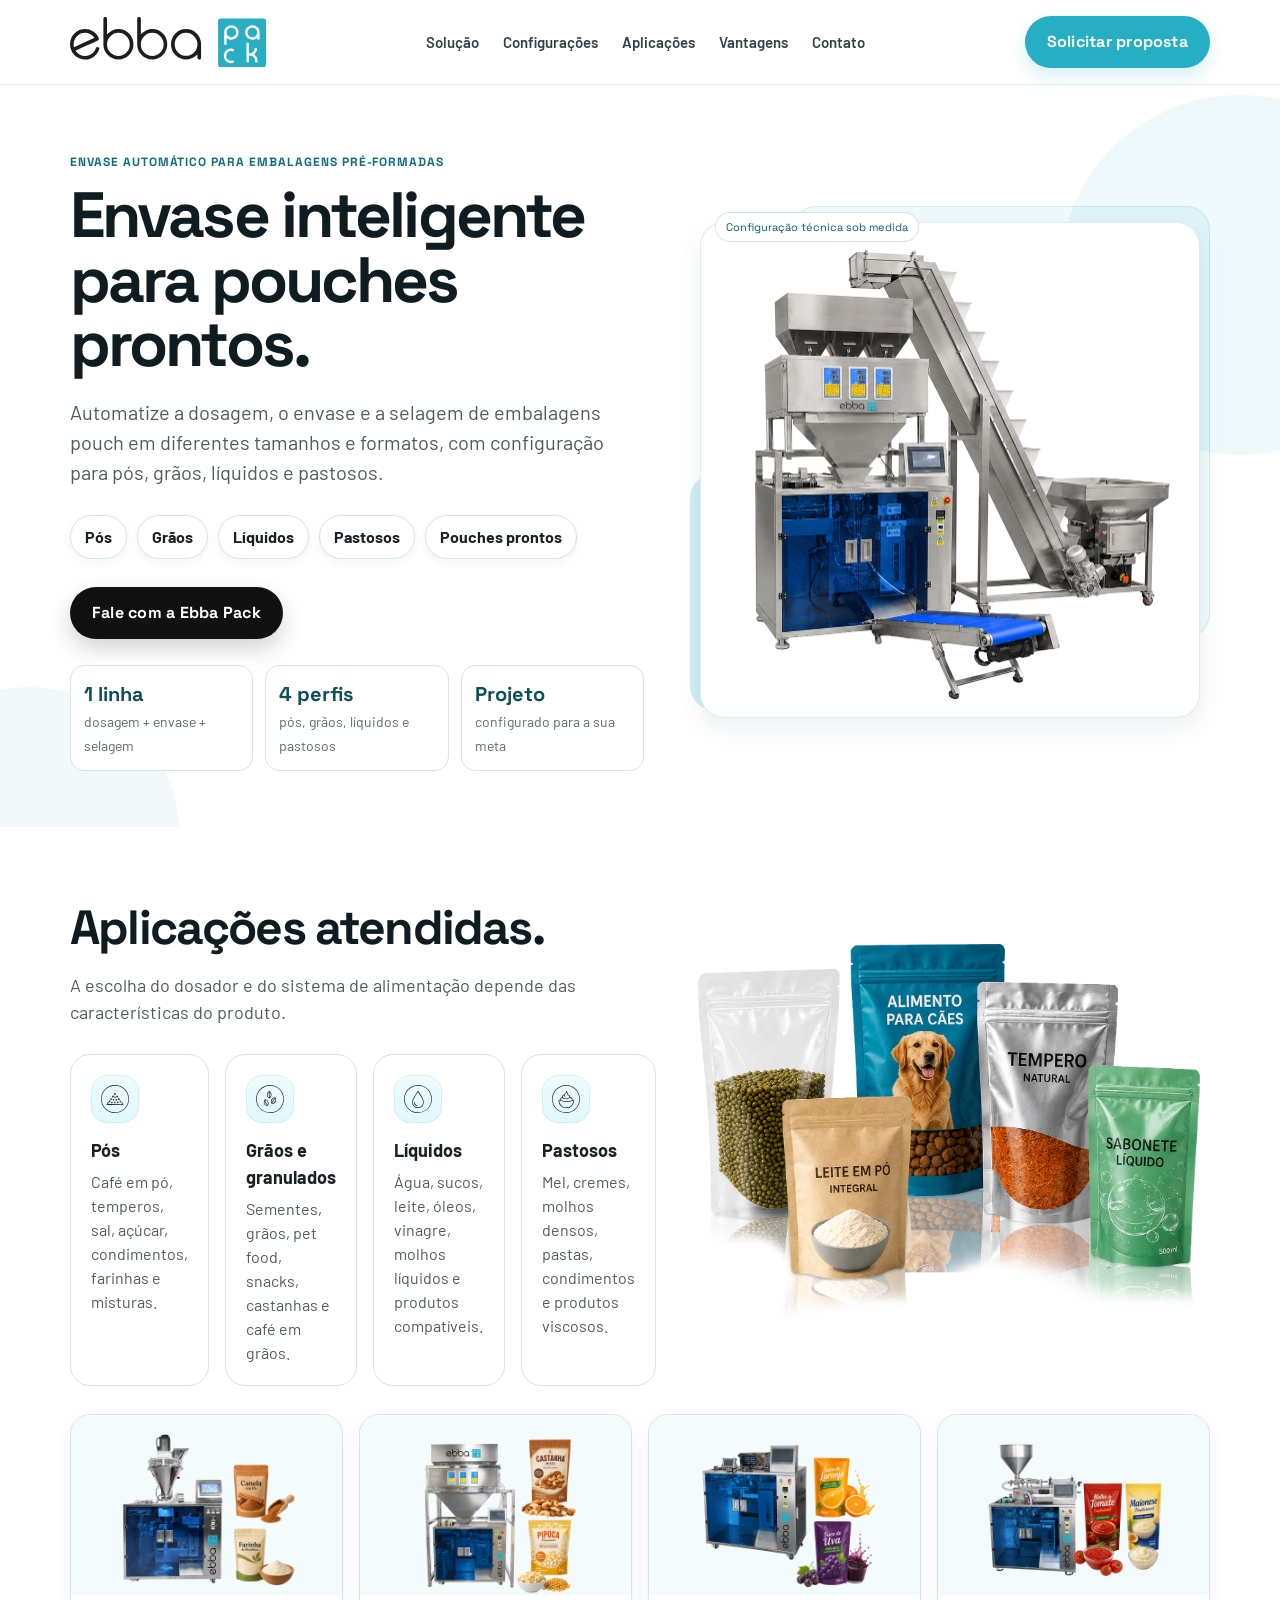
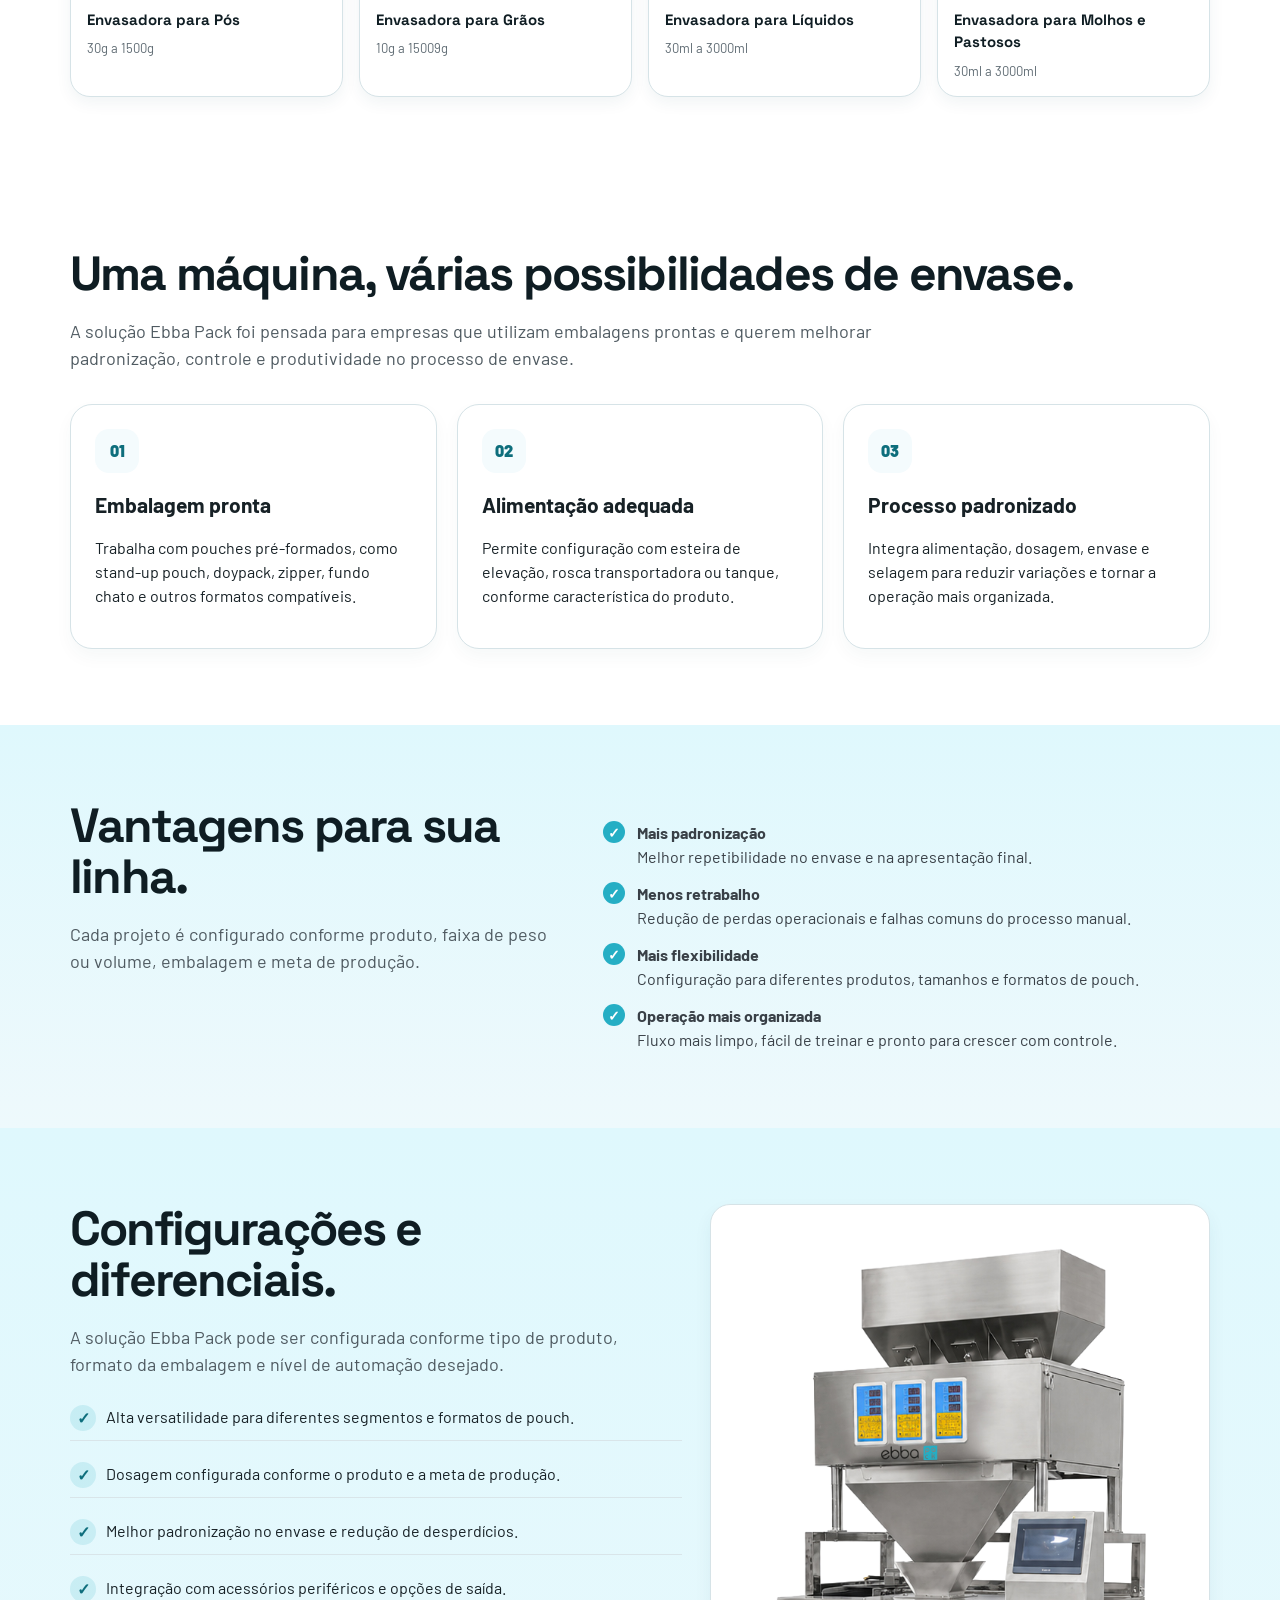
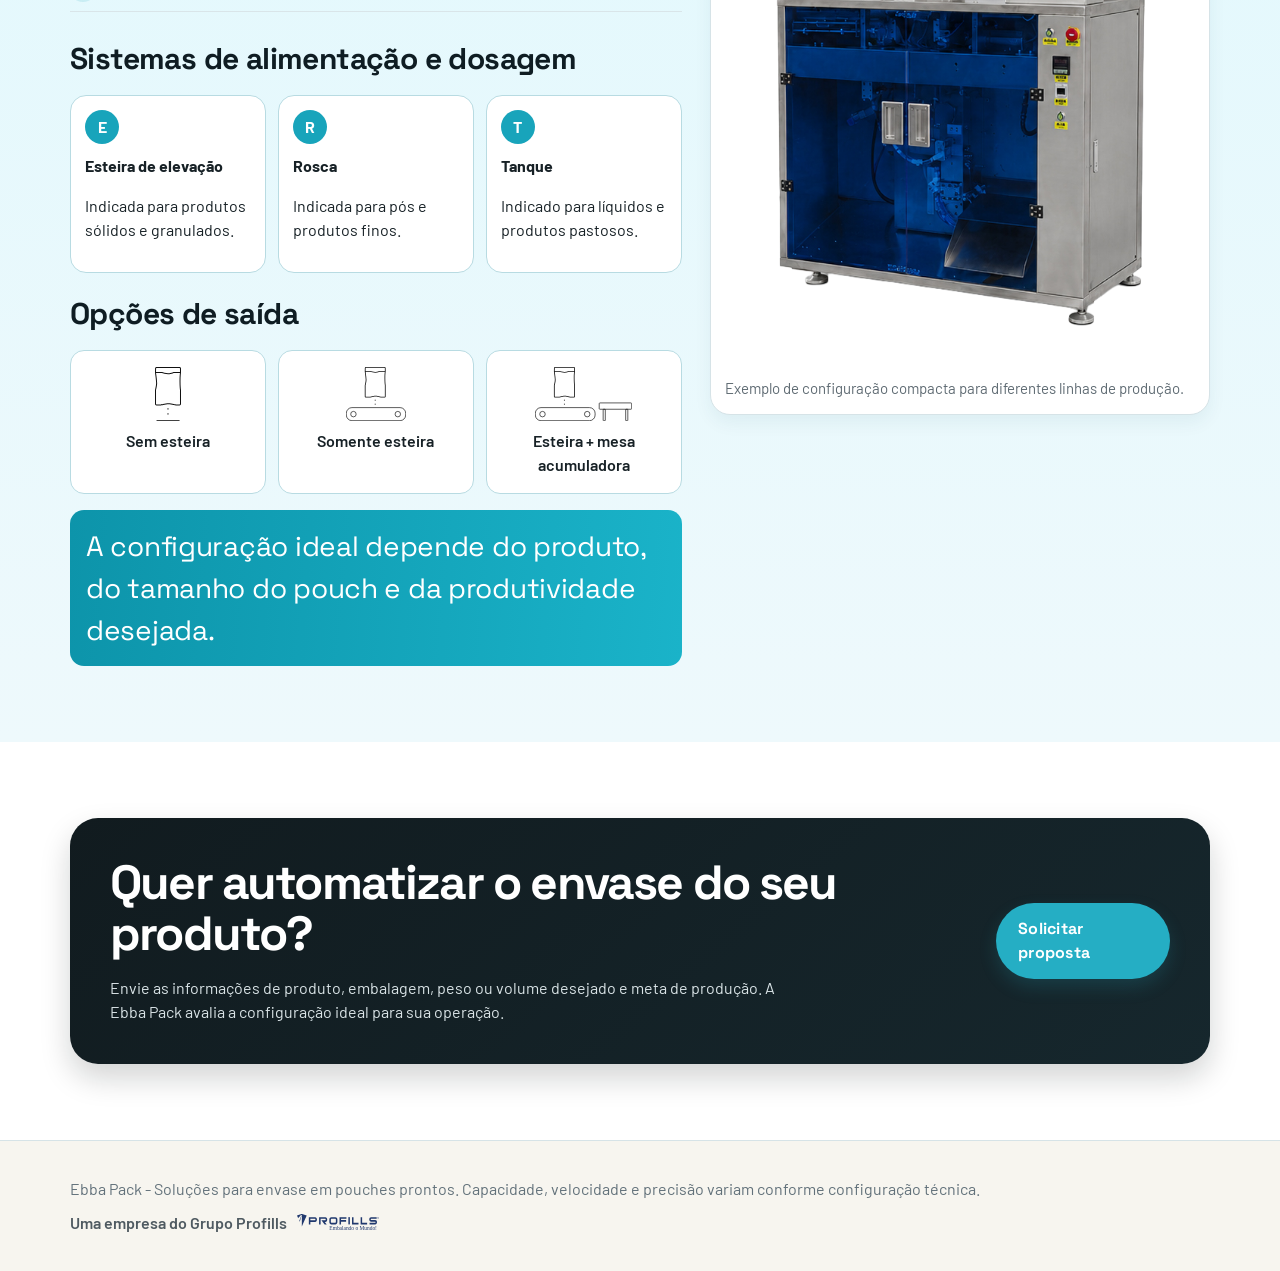
==== commit 5eb1a974: "ajuste medidas" ====
--- a/index.html
+++ b/index.html
@@ -63,19 +63,19 @@
         <div class="machine-grid">
           <div class="machine-card">
             <img src="images/maquina-ebbapack-pos copiar.webp" alt="Envasadora para Pós Ebba Pack">
-            <div class="machine-info"><b>Envasadora para Pós</b><span>30g a 300g</span></div>
+            <div class="machine-info"><b>Envasadora para Pós</b><span>30g a 1500g</span></div>
           </div>
           <div class="machine-card">
               <img src="images/maquina-ebbapack-graos copiar.webp" alt="Envasadora para Grãos Ebba Pack">
-            <div class="machine-info"><b>Envasadora para Grãos</b><span> 10g a 999g </span></div>
+            <div class="machine-info"><b>Envasadora para Grãos</b><span> 10g a 15009g </span></div>
           </div>
           <div class="machine-card">
             <img src="images/maquina-ebbapack-liquidos copiar.webp" alt="Envasadora para Líquidos Ebba Pack">
-            <div class="machine-info"><b>Envasadora para Líquidos</b><span>30ml a 300ml </span></div>
+            <div class="machine-info"><b>Envasadora para Líquidos</b><span>30ml a 3000ml </span></div>
           </div>
           <div class="machine-card">
             <img src="images/maquina-ebbapack-mollhs copiar.webp" alt="Envasadora para Molhos e Pastosos Ebba Pack">
-            <div class="machine-info"><b>Envasadora para Molhos e Pastosos</b><span>30ml a 300ml</span></div>
+            <div class="machine-info"><b>Envasadora para Molhos e Pastosos</b><span>30ml a 3000ml</span></div>
           </div>
         </div>
       </div>
